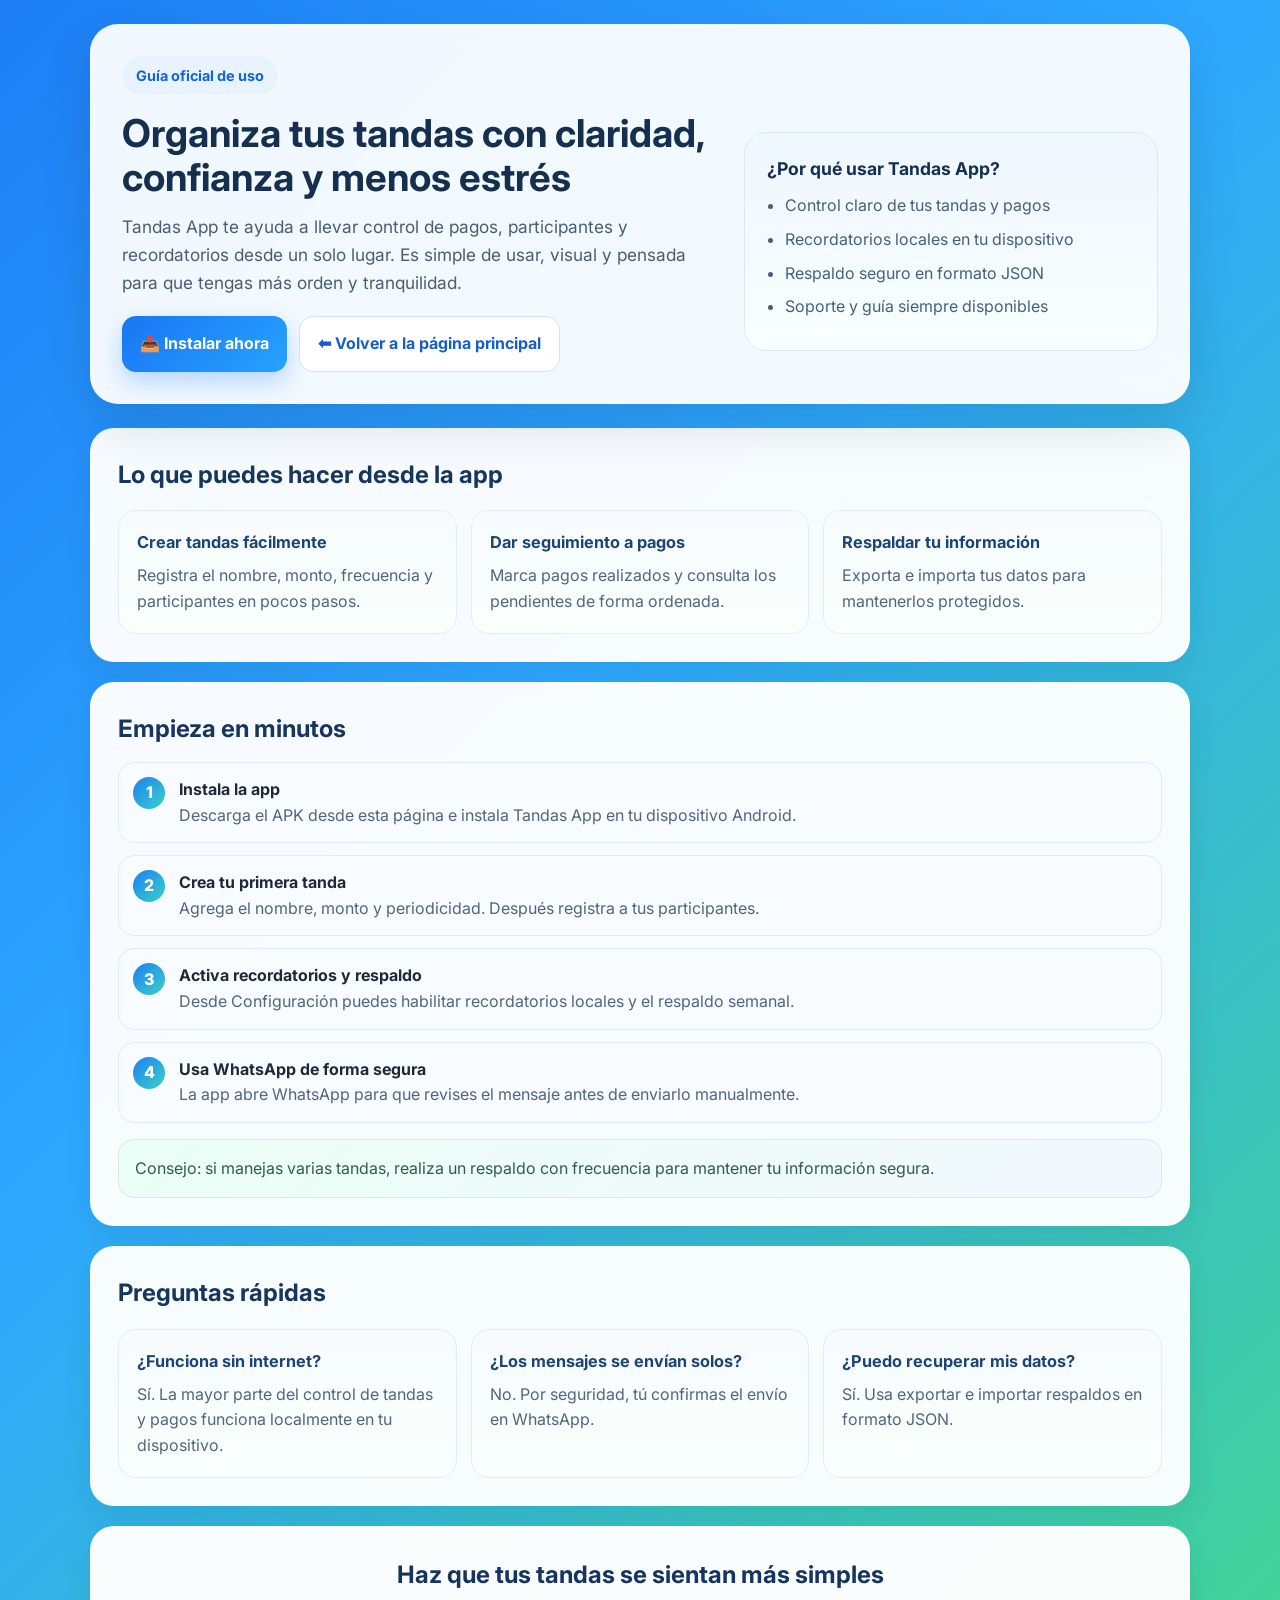
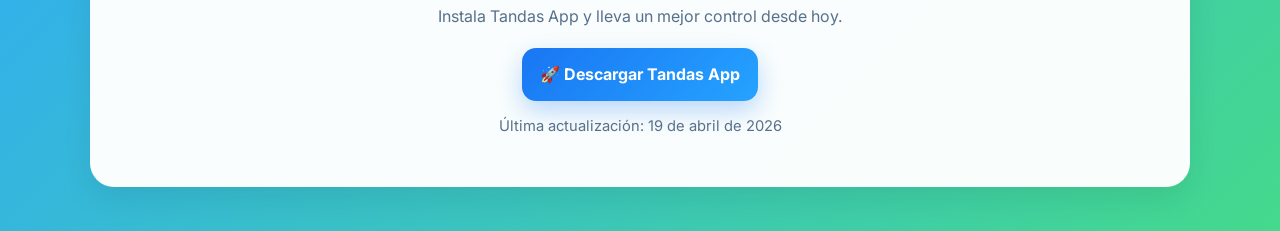
==== guia-usuario.html @ bc61817e "main - Cesar Mtz - Se mejora pagina, se agrega guia de usuario." ====
<!DOCTYPE html>
<html lang="es">
<head>
  <meta charset="UTF-8" />
  <meta name="viewport" content="width=device-width, initial-scale=1.0" />
  <title>Guía de usuario - Tandas App</title>
  <meta name="description" content="Conoce cómo usar Tandas App, organizar tus tandas y llevar tus pagos con una experiencia simple, segura y confiable." />
  <link rel="preconnect" href="https://fonts.googleapis.com">
  <link rel="preconnect" href="https://fonts.gstatic.com" crossorigin>
  <link href="https://fonts.googleapis.com/css2?family=Inter:wght@400;500;600;700;800&display=swap" rel="stylesheet">
  <style>
    * { box-sizing: border-box; margin: 0; padding: 0; }
    body {
      font-family: 'Inter', sans-serif;
      background: linear-gradient(135deg, #1d7ef5 0%, #2ea8ff 40%, #44d98c 100%);
      color: #1f2937;
      line-height: 1.6;
    }
    .page {
      min-height: 100vh;
      padding: 24px;
    }
    .container {
      max-width: 1100px;
      margin: 0 auto;
    }
    .hero {
      background: rgba(255,255,255,0.94);
      backdrop-filter: blur(12px);
      border-radius: 28px;
      padding: 32px;
      box-shadow: 0 20px 50px rgba(0,0,0,0.12);
      margin-bottom: 24px;
    }
    .badge {
      display: inline-block;
      background: #e8f3ff;
      color: #1463d8;
      font-weight: 700;
      padding: 8px 14px;
      border-radius: 999px;
      margin-bottom: 16px;
      font-size: 0.9rem;
    }
    .hero-grid {
      display: grid;
      grid-template-columns: 1.3fr 0.9fr;
      gap: 24px;
      align-items: center;
    }
    h1 {
      font-size: 2.4rem;
      line-height: 1.15;
      color: #15304f;
      margin-bottom: 14px;
    }
    .lead {
      font-size: 1.08rem;
      color: #4b5d73;
      margin-bottom: 20px;
    }
    .cta-row {
      display: flex;
      flex-wrap: wrap;
      gap: 12px;
      margin-top: 10px;
    }
    .btn {
      display: inline-flex;
      align-items: center;
      justify-content: center;
      gap: 8px;
      text-decoration: none;
      border-radius: 14px;
      padding: 14px 18px;
      font-weight: 700;
      transition: transform .2s ease, box-shadow .2s ease;
    }
    .btn:hover { transform: translateY(-2px); }
    .btn-primary {
      background: linear-gradient(135deg, #1976f3, #25a3ff);
      color: white;
      box-shadow: 0 10px 24px rgba(25,118,243,0.28);
    }
    .btn-secondary {
      background: white;
      color: #165ec9;
      border: 1px solid #cfe1ff;
    }
    .hero-card {
      background: linear-gradient(180deg, #eff7ff, #f8fffd);
      border: 1px solid #d8e9ff;
      border-radius: 22px;
      padding: 22px;
    }
    .hero-card h3 {
      color: #15304f;
      margin-bottom: 10px;
      font-size: 1.1rem;
    }
    .hero-card ul {
      padding-left: 18px;
      color: #45607c;
    }
    .hero-card li { margin-bottom: 8px; }
    .section {
      background: rgba(255,255,255,0.96);
      border-radius: 24px;
      padding: 28px;
      margin-bottom: 20px;
      box-shadow: 0 10px 30px rgba(0,0,0,0.08);
    }
    .section h2 {
      color: #17365e;
      margin-bottom: 14px;
      font-size: 1.5rem;
    }
    .cards {
      display: grid;
      grid-template-columns: repeat(3, 1fr);
      gap: 14px;
      margin-top: 16px;
    }
    .card {
      background: linear-gradient(180deg, #f7fbff, #f9fffb);
      border: 1px solid #deedff;
      border-radius: 18px;
      padding: 18px;
    }
    .card h3 {
      margin-bottom: 8px;
      color: #1c4576;
      font-size: 1.02rem;
    }
    .card p, .section p, .section li {
      color: #51657d;
    }
    .steps {
      display: grid;
      gap: 12px;
      margin-top: 14px;
    }
    .step {
      display: flex;
      gap: 14px;
      align-items: flex-start;
      background: #f8fbff;
      border: 1px solid #ddeaff;
      padding: 14px;
      border-radius: 16px;
    }
    .step-number {
      min-width: 32px;
      height: 32px;
      border-radius: 50%;
      background: linear-gradient(135deg, #1b7ff4, #3ad3c6);
      color: white;
      display: flex;
      align-items: center;
      justify-content: center;
      font-weight: 800;
    }
    .highlight {
      background: linear-gradient(135deg, #ebfff5, #f2f8ff);
      border: 1px solid #cfeedd;
      border-radius: 16px;
      padding: 16px;
      margin-top: 16px;
      color: #2e5d4f;
    }
    .footer-cta {
      text-align: center;
      background: rgba(255,255,255,0.97);
      border-radius: 24px;
      padding: 30px;
      box-shadow: 0 12px 30px rgba(0,0,0,0.08);
      margin-bottom: 20px;
    }
    .footer-cta h2 {
      margin-bottom: 10px;
      color: #14355f;
    }
    .footer-cta p {
      color: #587089;
      margin-bottom: 18px;
    }
    .muted {
      font-size: 0.92rem;
      color: #6d8195;
      margin-top: 14px;
    }
    @media (max-width: 900px) {
      .hero-grid, .cards { grid-template-columns: 1fr; }
      h1 { font-size: 2rem; }
    }
    @media (max-width: 600px) {
      .page { padding: 14px; }
      .hero, .section, .footer-cta { padding: 20px; }
      .cta-row { flex-direction: column; }
      .btn { width: 100%; }
    }
  </style>
</head>
<body>
  <div class="page">
    <div class="container">
      <section class="hero">
        <span class="badge">Guía oficial de uso</span>
        <div class="hero-grid">
          <div>
            <h1>Organiza tus tandas con claridad, confianza y menos estrés</h1>
            <p class="lead">Tandas App te ayuda a llevar control de pagos, participantes y recordatorios desde un solo lugar. Es simple de usar, visual y pensada para que tengas más orden y tranquilidad.</p>
            <div class="cta-row">
              <a class="btn btn-primary" href="downloads/tandas_app_1_0_1.apk" download>📥 Instalar ahora</a>
              <a class="btn btn-secondary" href="index.html">⬅ Volver a la página principal</a>
            </div>
          </div>
          <aside class="hero-card">
            <h3>¿Por qué usar Tandas App?</h3>
            <ul>
              <li>Control claro de tus tandas y pagos</li>
              <li>Recordatorios locales en tu dispositivo</li>
              <li>Respaldo seguro en formato JSON</li>
              <li>Soporte y guía siempre disponibles</li>
            </ul>
          </aside>
        </div>
      </section>

      <section class="section">
        <h2>Lo que puedes hacer desde la app</h2>
        <div class="cards">
          <div class="card">
            <h3>Crear tandas fácilmente</h3>
            <p>Registra el nombre, monto, frecuencia y participantes en pocos pasos.</p>
          </div>
          <div class="card">
            <h3>Dar seguimiento a pagos</h3>
            <p>Marca pagos realizados y consulta los pendientes de forma ordenada.</p>
          </div>
          <div class="card">
            <h3>Respaldar tu información</h3>
            <p>Exporta e importa tus datos para mantenerlos protegidos.</p>
          </div>
        </div>
      </section>

      <section class="section">
        <h2>Empieza en minutos</h2>
        <div class="steps">
          <div class="step">
            <div class="step-number">1</div>
            <div>
              <strong>Instala la app</strong>
              <p>Descarga el APK desde esta página e instala Tandas App en tu dispositivo Android.</p>
            </div>
          </div>
          <div class="step">
            <div class="step-number">2</div>
            <div>
              <strong>Crea tu primera tanda</strong>
              <p>Agrega el nombre, monto y periodicidad. Después registra a tus participantes.</p>
            </div>
          </div>
          <div class="step">
            <div class="step-number">3</div>
            <div>
              <strong>Activa recordatorios y respaldo</strong>
              <p>Desde Configuración puedes habilitar recordatorios locales y el respaldo semanal.</p>
            </div>
          </div>
          <div class="step">
            <div class="step-number">4</div>
            <div>
              <strong>Usa WhatsApp de forma segura</strong>
              <p>La app abre WhatsApp para que revises el mensaje antes de enviarlo manualmente.</p>
            </div>
          </div>
        </div>
        <div class="highlight">
          Consejo: si manejas varias tandas, realiza un respaldo con frecuencia para mantener tu información segura.
        </div>
      </section>

      <section class="section">
        <h2>Preguntas rápidas</h2>
        <div class="cards">
          <div class="card">
            <h3>¿Funciona sin internet?</h3>
            <p>Sí. La mayor parte del control de tandas y pagos funciona localmente en tu dispositivo.</p>
          </div>
          <div class="card">
            <h3>¿Los mensajes se envían solos?</h3>
            <p>No. Por seguridad, tú confirmas el envío en WhatsApp.</p>
          </div>
          <div class="card">
            <h3>¿Puedo recuperar mis datos?</h3>
            <p>Sí. Usa exportar e importar respaldos en formato JSON.</p>
          </div>
        </div>
      </section>

      <section class="footer-cta">
        <h2>Haz que tus tandas se sientan más simples</h2>
        <p>Instala Tandas App y lleva un mejor control desde hoy.</p>
        <div class="cta-row" style="justify-content:center;">
          <a class="btn btn-primary" href="downloads/tandas_app_1_0_1.apk" download>🚀 Descargar Tandas App</a>
        </div>
        <p class="muted">Última actualización: 19 de abril de 2026</p>
      </section>
    </div>
  </div>
</body>
</html>
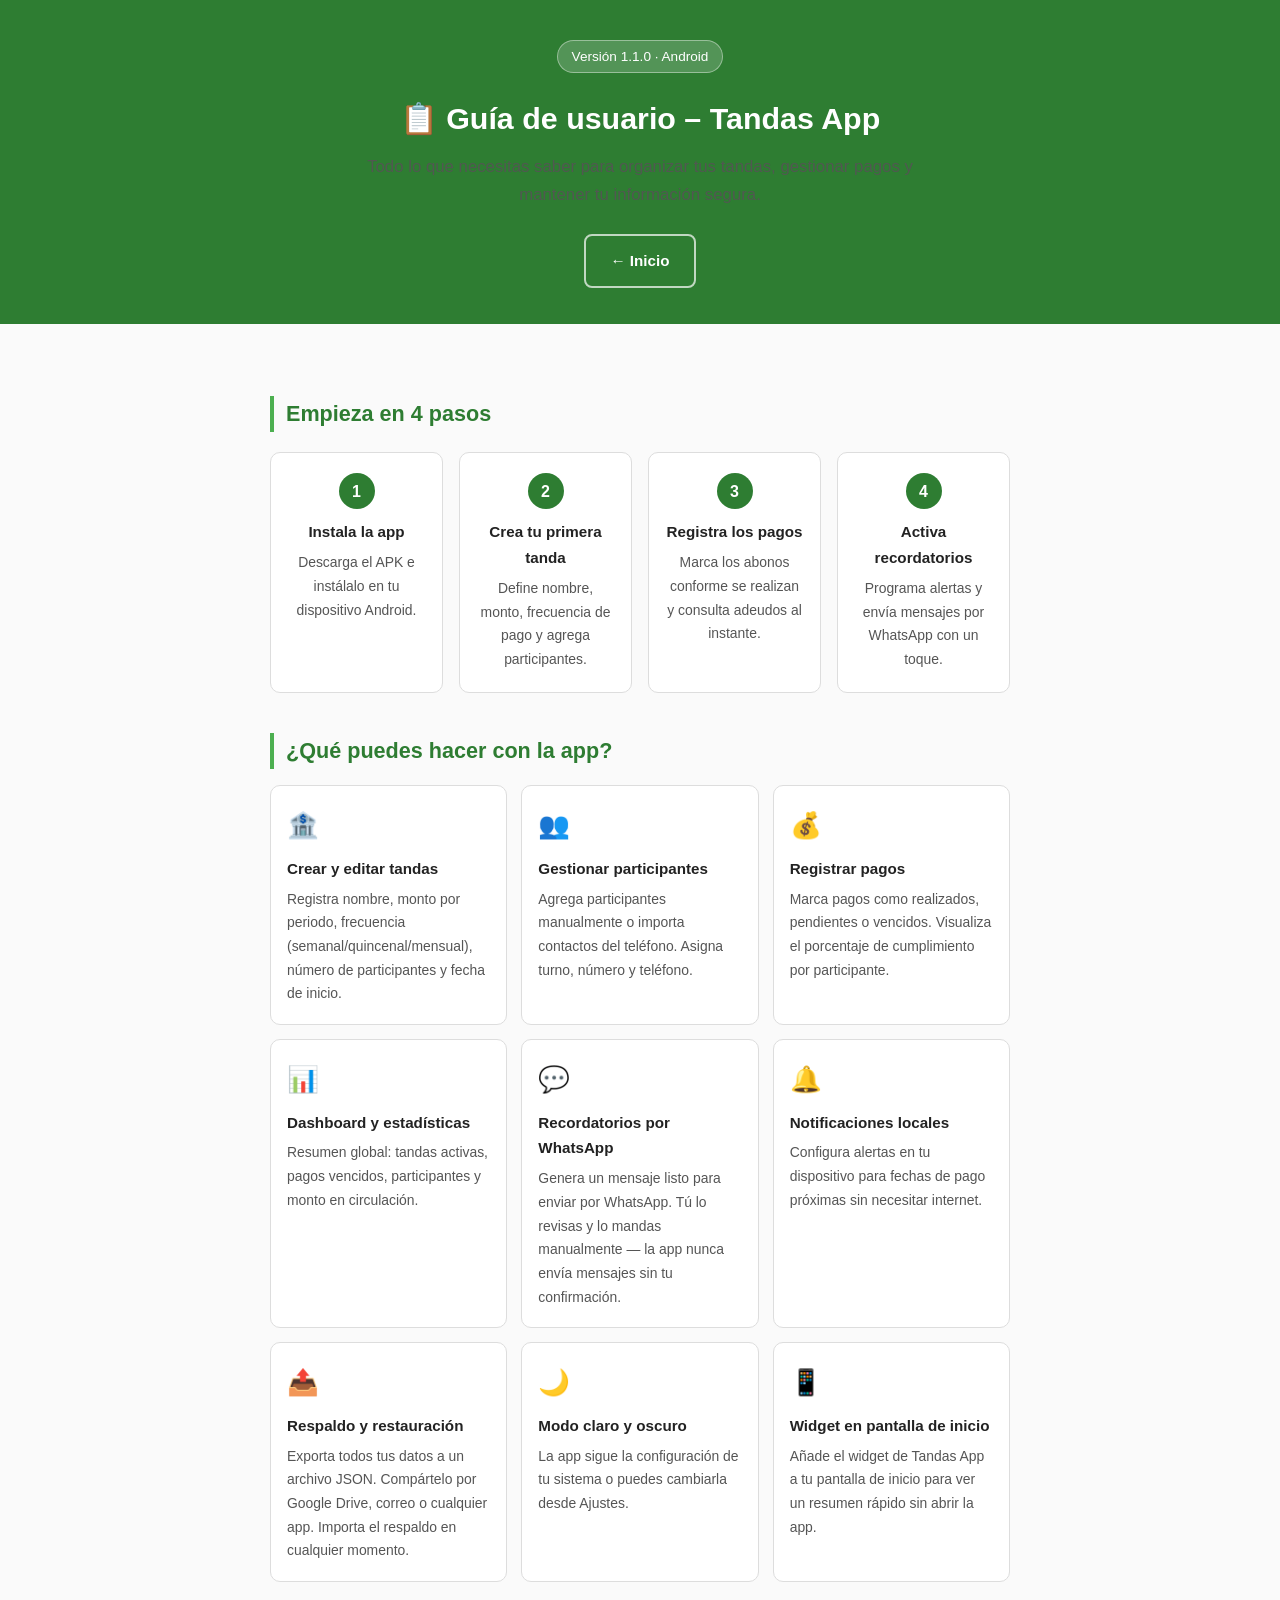
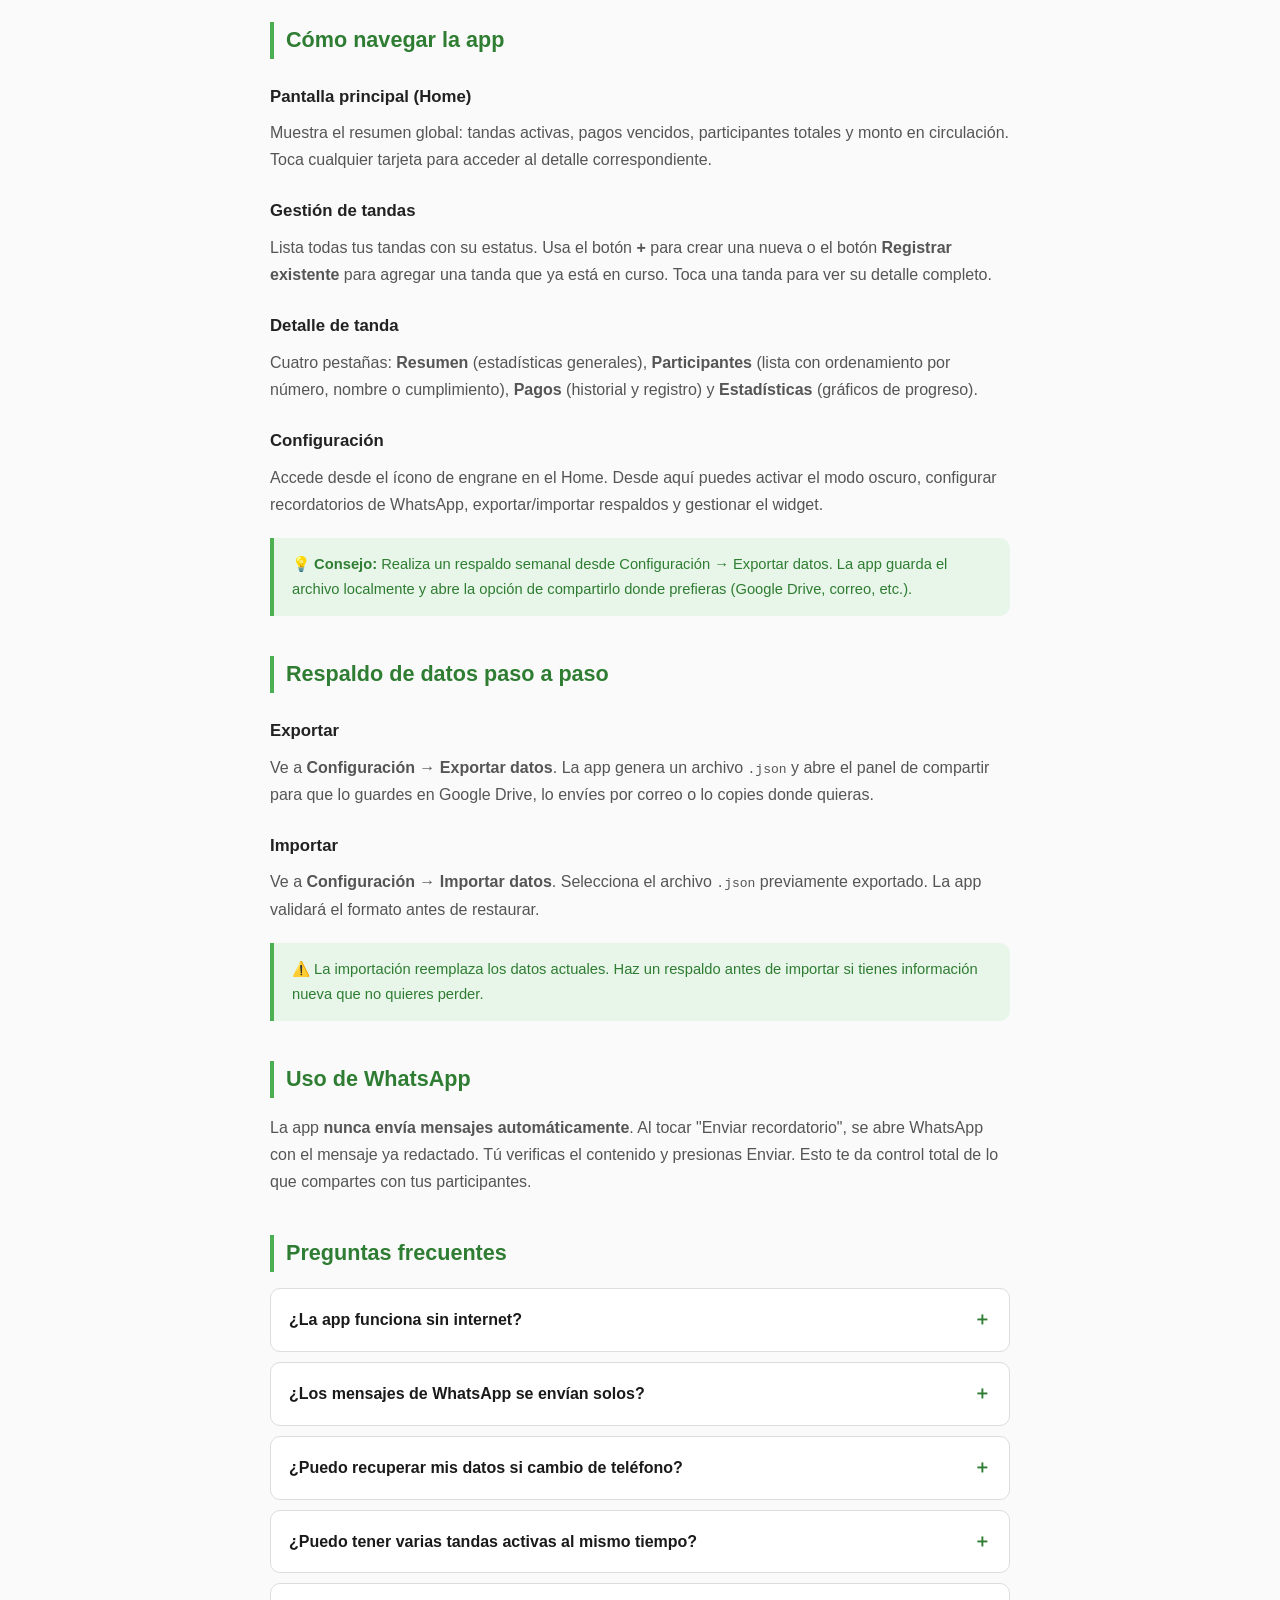
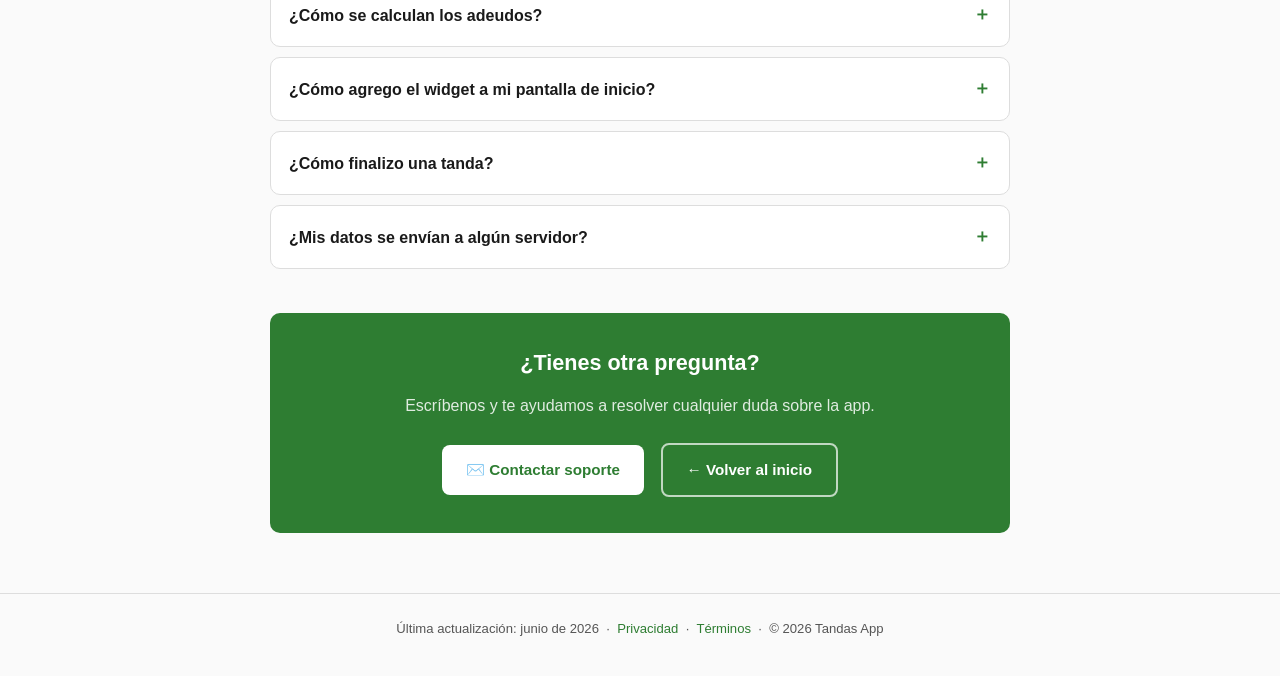
==== commit b81ec3f8: "Se actualiza guia de usuario y pagina de privacidad" ====
--- a/guia-usuario.html
+++ b/guia-usuario.html
@@ -3,312 +3,334 @@
 <head>
   <meta charset="UTF-8" />
   <meta name="viewport" content="width=device-width, initial-scale=1.0" />
-  <title>Guía de usuario - Tandas App</title>
-  <meta name="description" content="Conoce cómo usar Tandas App, organizar tus tandas y llevar tus pagos con una experiencia simple, segura y confiable." />
-  <link rel="preconnect" href="https://fonts.googleapis.com">
-  <link rel="preconnect" href="https://fonts.gstatic.com" crossorigin>
-  <link href="https://fonts.googleapis.com/css2?family=Inter:wght@400;500;600;700;800&display=swap" rel="stylesheet">
+  <meta name="description" content="Aprende a usar Tandas App v1.1: crea tandas, registra pagos, gestiona participantes, envía recordatorios por WhatsApp y respalda tu información." />
+  <title>Guía de usuario – Tandas App</title>
   <style>
-    * { box-sizing: border-box; margin: 0; padding: 0; }
+    :root {
+      --green: #2e7d32;
+      --green-light: #4caf50;
+      --green-pale: #e8f5e9;
+      --text: #1a1a1a;
+      --muted: #555;
+      --border: #ddd;
+      --radius: 10px;
+    }
+    *, *::before, *::after { box-sizing: border-box; margin: 0; padding: 0; }
     body {
-      font-family: 'Inter', sans-serif;
-      background: linear-gradient(135deg, #1d7ef5 0%, #2ea8ff 40%, #44d98c 100%);
-      color: #1f2937;
-      line-height: 1.6;
-    }
-    .page {
-      min-height: 100vh;
-      padding: 24px;
-    }
-    .container {
-      max-width: 1100px;
-      margin: 0 auto;
-    }
-    .hero {
-      background: rgba(255,255,255,0.94);
-      backdrop-filter: blur(12px);
-      border-radius: 28px;
-      padding: 32px;
-      box-shadow: 0 20px 50px rgba(0,0,0,0.12);
-      margin-bottom: 24px;
-    }
+      font-family: -apple-system, BlinkMacSystemFont, 'Segoe UI', Roboto, sans-serif;
+      color: var(--text);
+      background: #fafafa;
+      line-height: 1.7;
+    }
+    header {
+      background: var(--green);
+      color: #fff;
+      padding: 40px 20px 32px;
+      text-align: center;
+    }
+    header h1 { font-size: 1.9rem; font-weight: 700; margin-bottom: 8px; }
+    header p  { font-size: 1.05rem; opacity: .9; max-width: 600px; margin: 0 auto 20px; }
     .badge {
       display: inline-block;
-      background: #e8f3ff;
-      color: #1463d8;
+      background: rgba(255,255,255,.18);
+      border: 1px solid rgba(255,255,255,.4);
+      border-radius: 20px;
+      padding: 4px 14px;
+      font-size: .85rem;
+      margin-bottom: 20px;
+    }
+    .btn {
+      display: inline-block;
+      padding: 12px 24px;
+      border-radius: 8px;
+      font-size: .95rem;
+      font-weight: 600;
+      text-decoration: none;
+      margin: 4px 6px;
+    }
+    .btn-white  { background:#fff; color:var(--green); }
+    .btn-ghost  { background:transparent; border:2px solid rgba(255,255,255,.7); color:#fff; }
+
+    main { max-width: 780px; margin: 0 auto; padding: 32px 20px 60px; }
+
+    h2 {
+      font-size: 1.35rem;
+      color: var(--green);
+      border-left: 4px solid var(--green-light);
+      padding-left: 12px;
+      margin: 40px 0 16px;
+    }
+    h3 { font-size: 1.05rem; font-weight: 600; margin: 24px 0 8px; color: #222; }
+    p  { margin-bottom: 12px; color: var(--muted); }
+
+    .steps {
+      display: grid;
+      grid-template-columns: repeat(auto-fit, minmax(170px, 1fr));
+      gap: 16px;
+      margin: 20px 0;
+    }
+    .step {
+      background: #fff;
+      border: 1px solid var(--border);
+      border-radius: var(--radius);
+      padding: 20px 16px;
+      text-align: center;
+    }
+    .step-num {
+      width: 36px; height: 36px;
+      background: var(--green);
+      color: #fff;
+      border-radius: 50%;
+      display: flex; align-items: center; justify-content: center;
       font-weight: 700;
-      padding: 8px 14px;
-      border-radius: 999px;
-      margin-bottom: 16px;
-      font-size: 0.9rem;
-    }
-    .hero-grid {
-      display: grid;
-      grid-template-columns: 1.3fr 0.9fr;
-      gap: 24px;
-      align-items: center;
-    }
-    h1 {
-      font-size: 2.4rem;
-      line-height: 1.15;
-      color: #15304f;
-      margin-bottom: 14px;
-    }
-    .lead {
-      font-size: 1.08rem;
-      color: #4b5d73;
-      margin-bottom: 20px;
-    }
-    .cta-row {
-      display: flex;
-      flex-wrap: wrap;
-      gap: 12px;
-      margin-top: 10px;
-    }
-    .btn {
-      display: inline-flex;
-      align-items: center;
-      justify-content: center;
-      gap: 8px;
-      text-decoration: none;
-      border-radius: 14px;
-      padding: 14px 18px;
-      font-weight: 700;
-      transition: transform .2s ease, box-shadow .2s ease;
-    }
-    .btn:hover { transform: translateY(-2px); }
-    .btn-primary {
-      background: linear-gradient(135deg, #1976f3, #25a3ff);
-      color: white;
-      box-shadow: 0 10px 24px rgba(25,118,243,0.28);
-    }
-    .btn-secondary {
-      background: white;
-      color: #165ec9;
-      border: 1px solid #cfe1ff;
-    }
-    .hero-card {
-      background: linear-gradient(180deg, #eff7ff, #f8fffd);
-      border: 1px solid #d8e9ff;
-      border-radius: 22px;
-      padding: 22px;
-    }
-    .hero-card h3 {
-      color: #15304f;
-      margin-bottom: 10px;
-      font-size: 1.1rem;
-    }
-    .hero-card ul {
-      padding-left: 18px;
-      color: #45607c;
-    }
-    .hero-card li { margin-bottom: 8px; }
-    .section {
-      background: rgba(255,255,255,0.96);
-      border-radius: 24px;
-      padding: 28px;
-      margin-bottom: 20px;
-      box-shadow: 0 10px 30px rgba(0,0,0,0.08);
-    }
-    .section h2 {
-      color: #17365e;
-      margin-bottom: 14px;
-      font-size: 1.5rem;
-    }
+      margin: 0 auto 10px;
+    }
+    .step h3 { margin: 0 0 6px; font-size: .95rem; }
+    .step p  { font-size: .87rem; margin: 0; }
+
     .cards {
       display: grid;
-      grid-template-columns: repeat(3, 1fr);
+      grid-template-columns: repeat(auto-fit, minmax(210px, 1fr));
       gap: 14px;
-      margin-top: 16px;
+      margin: 16px 0;
     }
     .card {
-      background: linear-gradient(180deg, #f7fbff, #f9fffb);
-      border: 1px solid #deedff;
-      border-radius: 18px;
-      padding: 18px;
-    }
-    .card h3 {
-      margin-bottom: 8px;
-      color: #1c4576;
-      font-size: 1.02rem;
-    }
-    .card p, .section p, .section li {
-      color: #51657d;
-    }
-    .steps {
-      display: grid;
-      gap: 12px;
-      margin-top: 14px;
-    }
-    .step {
+      background: #fff;
+      border: 1px solid var(--border);
+      border-radius: var(--radius);
+      padding: 18px 16px;
+    }
+    .card-icon { font-size: 1.6rem; margin-bottom: 8px; }
+    .card h3   { margin: 0 0 6px; font-size: .95rem; }
+    .card p    { font-size: .87rem; margin: 0; }
+
+    .tip {
+      background: var(--green-pale);
+      border-left: 4px solid var(--green-light);
+      border-radius: 0 var(--radius) var(--radius) 0;
+      padding: 14px 18px;
+      margin: 20px 0;
+      font-size: .92rem;
+      color: #2e7d32;
+    }
+
+    details {
+      background: #fff;
+      border: 1px solid var(--border);
+      border-radius: var(--radius);
+      margin-bottom: 10px;
+      overflow: hidden;
+    }
+    summary {
+      padding: 16px 18px;
+      cursor: pointer;
+      font-weight: 600;
+      list-style: none;
       display: flex;
-      gap: 14px;
-      align-items: flex-start;
-      background: #f8fbff;
-      border: 1px solid #ddeaff;
-      padding: 14px;
-      border-radius: 16px;
-    }
-    .step-number {
-      min-width: 32px;
-      height: 32px;
-      border-radius: 50%;
-      background: linear-gradient(135deg, #1b7ff4, #3ad3c6);
-      color: white;
-      display: flex;
+      justify-content: space-between;
       align-items: center;
-      justify-content: center;
-      font-weight: 800;
-    }
-    .highlight {
-      background: linear-gradient(135deg, #ebfff5, #f2f8ff);
-      border: 1px solid #cfeedd;
-      border-radius: 16px;
-      padding: 16px;
-      margin-top: 16px;
-      color: #2e5d4f;
-    }
-    .footer-cta {
+    }
+    summary::-webkit-details-marker { display: none; }
+    summary::after { content: '＋'; color: var(--green); font-size: 1.1rem; }
+    details[open] summary::after { content: '－'; }
+    details .answer { padding: 0 18px 16px; color: var(--muted); font-size: .93rem; }
+
+    .cta {
+      background: var(--green);
+      color: #fff;
       text-align: center;
-      background: rgba(255,255,255,0.97);
-      border-radius: 24px;
-      padding: 30px;
-      box-shadow: 0 12px 30px rgba(0,0,0,0.08);
-      margin-bottom: 20px;
-    }
-    .footer-cta h2 {
-      margin-bottom: 10px;
-      color: #14355f;
-    }
-    .footer-cta p {
-      color: #587089;
-      margin-bottom: 18px;
-    }
-    .muted {
-      font-size: 0.92rem;
-      color: #6d8195;
-      margin-top: 14px;
-    }
-    @media (max-width: 900px) {
-      .hero-grid, .cards { grid-template-columns: 1fr; }
-      h1 { font-size: 2rem; }
-    }
-    @media (max-width: 600px) {
-      .page { padding: 14px; }
-      .hero, .section, .footer-cta { padding: 20px; }
-      .cta-row { flex-direction: column; }
-      .btn { width: 100%; }
-    }
+      border-radius: var(--radius);
+      padding: 32px 24px;
+      margin-top: 44px;
+    }
+    .cta h2 { color:#fff; border:none; padding:0; margin:0 0 10px; }
+    .cta p  { color:rgba(255,255,255,.85); margin-bottom: 20px; }
+
+    footer {
+      text-align: center;
+      padding: 24px 20px;
+      font-size: .82rem;
+      color: #999;
+      border-top: 1px solid var(--border);
+    }
+    footer a { color: var(--green); text-decoration: none; }
   </style>
 </head>
 <body>
-  <div class="page">
-    <div class="container">
-      <section class="hero">
-        <span class="badge">Guía oficial de uso</span>
-        <div class="hero-grid">
-          <div>
-            <h1>Organiza tus tandas con claridad, confianza y menos estrés</h1>
-            <p class="lead">Tandas App te ayuda a llevar control de pagos, participantes y recordatorios desde un solo lugar. Es simple de usar, visual y pensada para que tengas más orden y tranquilidad.</p>
-            <div class="cta-row">
-              <a class="btn btn-primary" href="downloads/tandas_app_1_0_1.apk" download>📥 Instalar ahora</a>
-              <a class="btn btn-secondary" href="index.html">⬅ Volver a la página principal</a>
-            </div>
-          </div>
-          <aside class="hero-card">
-            <h3>¿Por qué usar Tandas App?</h3>
-            <ul>
-              <li>Control claro de tus tandas y pagos</li>
-              <li>Recordatorios locales en tu dispositivo</li>
-              <li>Respaldo seguro en formato JSON</li>
-              <li>Soporte y guía siempre disponibles</li>
-            </ul>
-          </aside>
-        </div>
-      </section>
-
-      <section class="section">
-        <h2>Lo que puedes hacer desde la app</h2>
-        <div class="cards">
-          <div class="card">
-            <h3>Crear tandas fácilmente</h3>
-            <p>Registra el nombre, monto, frecuencia y participantes en pocos pasos.</p>
-          </div>
-          <div class="card">
-            <h3>Dar seguimiento a pagos</h3>
-            <p>Marca pagos realizados y consulta los pendientes de forma ordenada.</p>
-          </div>
-          <div class="card">
-            <h3>Respaldar tu información</h3>
-            <p>Exporta e importa tus datos para mantenerlos protegidos.</p>
-          </div>
-        </div>
-      </section>
-
-      <section class="section">
-        <h2>Empieza en minutos</h2>
-        <div class="steps">
-          <div class="step">
-            <div class="step-number">1</div>
-            <div>
-              <strong>Instala la app</strong>
-              <p>Descarga el APK desde esta página e instala Tandas App en tu dispositivo Android.</p>
-            </div>
-          </div>
-          <div class="step">
-            <div class="step-number">2</div>
-            <div>
-              <strong>Crea tu primera tanda</strong>
-              <p>Agrega el nombre, monto y periodicidad. Después registra a tus participantes.</p>
-            </div>
-          </div>
-          <div class="step">
-            <div class="step-number">3</div>
-            <div>
-              <strong>Activa recordatorios y respaldo</strong>
-              <p>Desde Configuración puedes habilitar recordatorios locales y el respaldo semanal.</p>
-            </div>
-          </div>
-          <div class="step">
-            <div class="step-number">4</div>
-            <div>
-              <strong>Usa WhatsApp de forma segura</strong>
-              <p>La app abre WhatsApp para que revises el mensaje antes de enviarlo manualmente.</p>
-            </div>
-          </div>
-        </div>
-        <div class="highlight">
-          Consejo: si manejas varias tandas, realiza un respaldo con frecuencia para mantener tu información segura.
-        </div>
-      </section>
-
-      <section class="section">
-        <h2>Preguntas rápidas</h2>
-        <div class="cards">
-          <div class="card">
-            <h3>¿Funciona sin internet?</h3>
-            <p>Sí. La mayor parte del control de tandas y pagos funciona localmente en tu dispositivo.</p>
-          </div>
-          <div class="card">
-            <h3>¿Los mensajes se envían solos?</h3>
-            <p>No. Por seguridad, tú confirmas el envío en WhatsApp.</p>
-          </div>
-          <div class="card">
-            <h3>¿Puedo recuperar mis datos?</h3>
-            <p>Sí. Usa exportar e importar respaldos en formato JSON.</p>
-          </div>
-        </div>
-      </section>
-
-      <section class="footer-cta">
-        <h2>Haz que tus tandas se sientan más simples</h2>
-        <p>Instala Tandas App y lleva un mejor control desde hoy.</p>
-        <div class="cta-row" style="justify-content:center;">
-          <a class="btn btn-primary" href="downloads/tandas_app_1_0_1.apk" download>🚀 Descargar Tandas App</a>
-        </div>
-        <p class="muted">Última actualización: 19 de abril de 2026</p>
-      </section>
+
+<header>
+  <div class="badge">Versión 1.1.0 · Android</div>
+  <h1>📋 Guía de usuario – Tandas App</h1>
+  <p>Todo lo que necesitas saber para organizar tus tandas, gestionar pagos y mantener tu información segura.</p>
+  <a href="https://cesar31mr.github.io/tandas_app_page/index.html" class="btn btn-ghost">← Inicio</a>
+</header>
+
+<main>
+
+  <!-- INICIO RÁPIDO -->
+  <h2>Empieza en 4 pasos</h2>
+  <div class="steps">
+    <div class="step">
+      <div class="step-num">1</div>
+      <h3>Instala la app</h3>
+      <p>Descarga el APK e instálalo en tu dispositivo Android.</p>
+    </div>
+    <div class="step">
+      <div class="step-num">2</div>
+      <h3>Crea tu primera tanda</h3>
+      <p>Define nombre, monto, frecuencia de pago y agrega participantes.</p>
+    </div>
+    <div class="step">
+      <div class="step-num">3</div>
+      <h3>Registra los pagos</h3>
+      <p>Marca los abonos conforme se realizan y consulta adeudos al instante.</p>
+    </div>
+    <div class="step">
+      <div class="step-num">4</div>
+      <h3>Activa recordatorios</h3>
+      <p>Programa alertas y envía mensajes por WhatsApp con un toque.</p>
     </div>
   </div>
+
+  <!-- FUNCIONALIDADES -->
+  <h2>¿Qué puedes hacer con la app?</h2>
+  <div class="cards">
+    <div class="card">
+      <div class="card-icon">🏦</div>
+      <h3>Crear y editar tandas</h3>
+      <p>Registra nombre, monto por periodo, frecuencia (semanal/quincenal/mensual), número de participantes y fecha de inicio.</p>
+    </div>
+    <div class="card">
+      <div class="card-icon">👥</div>
+      <h3>Gestionar participantes</h3>
+      <p>Agrega participantes manualmente o importa contactos del teléfono. Asigna turno, número y teléfono.</p>
+    </div>
+    <div class="card">
+      <div class="card-icon">💰</div>
+      <h3>Registrar pagos</h3>
+      <p>Marca pagos como realizados, pendientes o vencidos. Visualiza el porcentaje de cumplimiento por participante.</p>
+    </div>
+    <div class="card">
+      <div class="card-icon">📊</div>
+      <h3>Dashboard y estadísticas</h3>
+      <p>Resumen global: tandas activas, pagos vencidos, participantes y monto en circulación.</p>
+    </div>
+    <div class="card">
+      <div class="card-icon">💬</div>
+      <h3>Recordatorios por WhatsApp</h3>
+      <p>Genera un mensaje listo para enviar por WhatsApp. Tú lo revisas y lo mandas manualmente — la app nunca envía mensajes sin tu confirmación.</p>
+    </div>
+    <div class="card">
+      <div class="card-icon">🔔</div>
+      <h3>Notificaciones locales</h3>
+      <p>Configura alertas en tu dispositivo para fechas de pago próximas sin necesitar internet.</p>
+    </div>
+    <div class="card">
+      <div class="card-icon">📤</div>
+      <h3>Respaldo y restauración</h3>
+      <p>Exporta todos tus datos a un archivo JSON. Compártelo por Google Drive, correo o cualquier app. Importa el respaldo en cualquier momento.</p>
+    </div>
+    <div class="card">
+      <div class="card-icon">🌙</div>
+      <h3>Modo claro y oscuro</h3>
+      <p>La app sigue la configuración de tu sistema o puedes cambiarla desde Ajustes.</p>
+    </div>
+    <div class="card">
+      <div class="card-icon">📱</div>
+      <h3>Widget en pantalla de inicio</h3>
+      <p>Añade el widget de Tandas App a tu pantalla de inicio para ver un resumen rápido sin abrir la app.</p>
+    </div>
+  </div>
+
+  <!-- NAVEGACIÓN -->
+  <h2>Cómo navegar la app</h2>
+  <h3>Pantalla principal (Home)</h3>
+  <p>Muestra el resumen global: tandas activas, pagos vencidos, participantes totales y monto en circulación. Toca cualquier tarjeta para acceder al detalle correspondiente.</p>
+
+  <h3>Gestión de tandas</h3>
+  <p>Lista todas tus tandas con su estatus. Usa el botón <strong>+</strong> para crear una nueva o el botón <strong>Registrar existente</strong> para agregar una tanda que ya está en curso. Toca una tanda para ver su detalle completo.</p>
+
+  <h3>Detalle de tanda</h3>
+  <p>Cuatro pestañas: <strong>Resumen</strong> (estadísticas generales), <strong>Participantes</strong> (lista con ordenamiento por número, nombre o cumplimiento), <strong>Pagos</strong> (historial y registro) y <strong>Estadísticas</strong> (gráficos de progreso).</p>
+
+  <h3>Configuración</h3>
+  <p>Accede desde el ícono de engrane en el Home. Desde aquí puedes activar el modo oscuro, configurar recordatorios de WhatsApp, exportar/importar respaldos y gestionar el widget.</p>
+
+  <div class="tip">
+    💡 <strong>Consejo:</strong> Realiza un respaldo semanal desde Configuración → Exportar datos. La app guarda el archivo localmente y abre la opción de compartirlo donde prefieras (Google Drive, correo, etc.).
+  </div>
+
+  <!-- RESPALDO -->
+  <h2>Respaldo de datos paso a paso</h2>
+  <h3>Exportar</h3>
+  <p>Ve a <strong>Configuración → Exportar datos</strong>. La app genera un archivo <code>.json</code> y abre el panel de compartir para que lo guardes en Google Drive, lo envíes por correo o lo copies donde quieras.</p>
+  <h3>Importar</h3>
+  <p>Ve a <strong>Configuración → Importar datos</strong>. Selecciona el archivo <code>.json</code> previamente exportado. La app validará el formato antes de restaurar.</p>
+  <div class="tip">⚠️ La importación reemplaza los datos actuales. Haz un respaldo antes de importar si tienes información nueva que no quieres perder.</div>
+
+  <!-- WHATSAPP -->
+  <h2>Uso de WhatsApp</h2>
+  <p>La app <strong>nunca envía mensajes automáticamente</strong>. Al tocar "Enviar recordatorio", se abre WhatsApp con el mensaje ya redactado. Tú verificas el contenido y presionas Enviar. Esto te da control total de lo que compartes con tus participantes.</p>
+
+  <!-- FAQ -->
+  <h2>Preguntas frecuentes</h2>
+
+  <details>
+    <summary>¿La app funciona sin internet?</summary>
+    <div class="answer">Sí. Todas las funciones principales (tandas, pagos, participantes, notificaciones, respaldo local) funcionan sin conexión. Internet solo se usa si configuras WhatsApp Business API.</div>
+  </details>
+
+  <details>
+    <summary>¿Los mensajes de WhatsApp se envían solos?</summary>
+    <div class="answer">No. La app abre WhatsApp con el mensaje listo, pero tú debes tocarel botón Enviar dentro de WhatsApp. Nunca se manda nada sin tu confirmación.</div>
+  </details>
+
+  <details>
+    <summary>¿Puedo recuperar mis datos si cambio de teléfono?</summary>
+    <div class="answer">Sí. Exporta un respaldo desde Configuración → Exportar datos antes de cambiar de dispositivo. Guárdalo en Google Drive u otro lugar seguro. En tu nuevo teléfono instala la app y usa Importar datos para restaurar todo.</div>
+  </details>
+
+  <details>
+    <summary>¿Puedo tener varias tandas activas al mismo tiempo?</summary>
+    <div class="answer">Sí. Puedes crear y gestionar múltiples tandas simultáneamente. El dashboard muestra el resumen de todas ellas.</div>
+  </details>
+
+  <details>
+    <summary>¿Cómo se calculan los adeudos?</summary>
+    <div class="answer">La app compara el monto esperado a la fecha actual contra los pagos registrados. Un pago se marca como vencido automáticamente cuando pasa su fecha límite y no ha sido marcado como realizado.</div>
+  </details>
+
+  <details>
+    <summary>¿Cómo agrego el widget a mi pantalla de inicio?</summary>
+    <div class="answer">Mantén presionada la pantalla de inicio de Android, selecciona "Widgets", busca Tandas App y arrástralo a tu pantalla. El widget se actualiza automáticamente con tus estadísticas más recientes.</div>
+  </details>
+
+  <details>
+    <summary>¿Cómo finalizo una tanda?</summary>
+    <div class="answer">Entra al detalle de la tanda → menú (tres puntos) → Finalizar tanda. Una tanda finalizada queda en modo solo lectura en el historial. Los pagos vencidos de tandas finalizadas no se cuentan en el dashboard.</div>
+  </details>
+
+  <details>
+    <summary>¿Mis datos se envían a algún servidor?</summary>
+    <div class="answer">No. Todo se almacena localmente en tu dispositivo. Consulta nuestra <a href="https://cesar31mr.github.io/tandas_app_page/privacidad.html">Política de Privacidad</a> para más detalles.</div>
+  </details>
+
+  <!-- CTA -->
+  <div class="cta">
+    <h2>¿Tienes otra pregunta?</h2>
+    <p>Escríbenos y te ayudamos a resolver cualquier duda sobre la app.</p>
+    <a href="mailto:soporte@technologyrasek.com" class="btn btn-white">✉️ Contactar soporte</a>
+    <a href="https://cesar31mr.github.io/tandas_app_page/index.html" class="btn btn-ghost">← Volver al inicio</a>
+  </div>
+
+</main>
+
+<footer>
+  <p>Última actualización: junio de 2026 &nbsp;·&nbsp;
+  <a href="https://cesar31mr.github.io/tandas_app_page/privacidad.html">Privacidad</a> &nbsp;·&nbsp;
+  <a href="https://cesar31mr.github.io/tandas_app_page/terminos.html">Términos</a> &nbsp;·&nbsp;
+  © 2026 Tandas App</p>
+</footer>
+
 </body>
 </html>
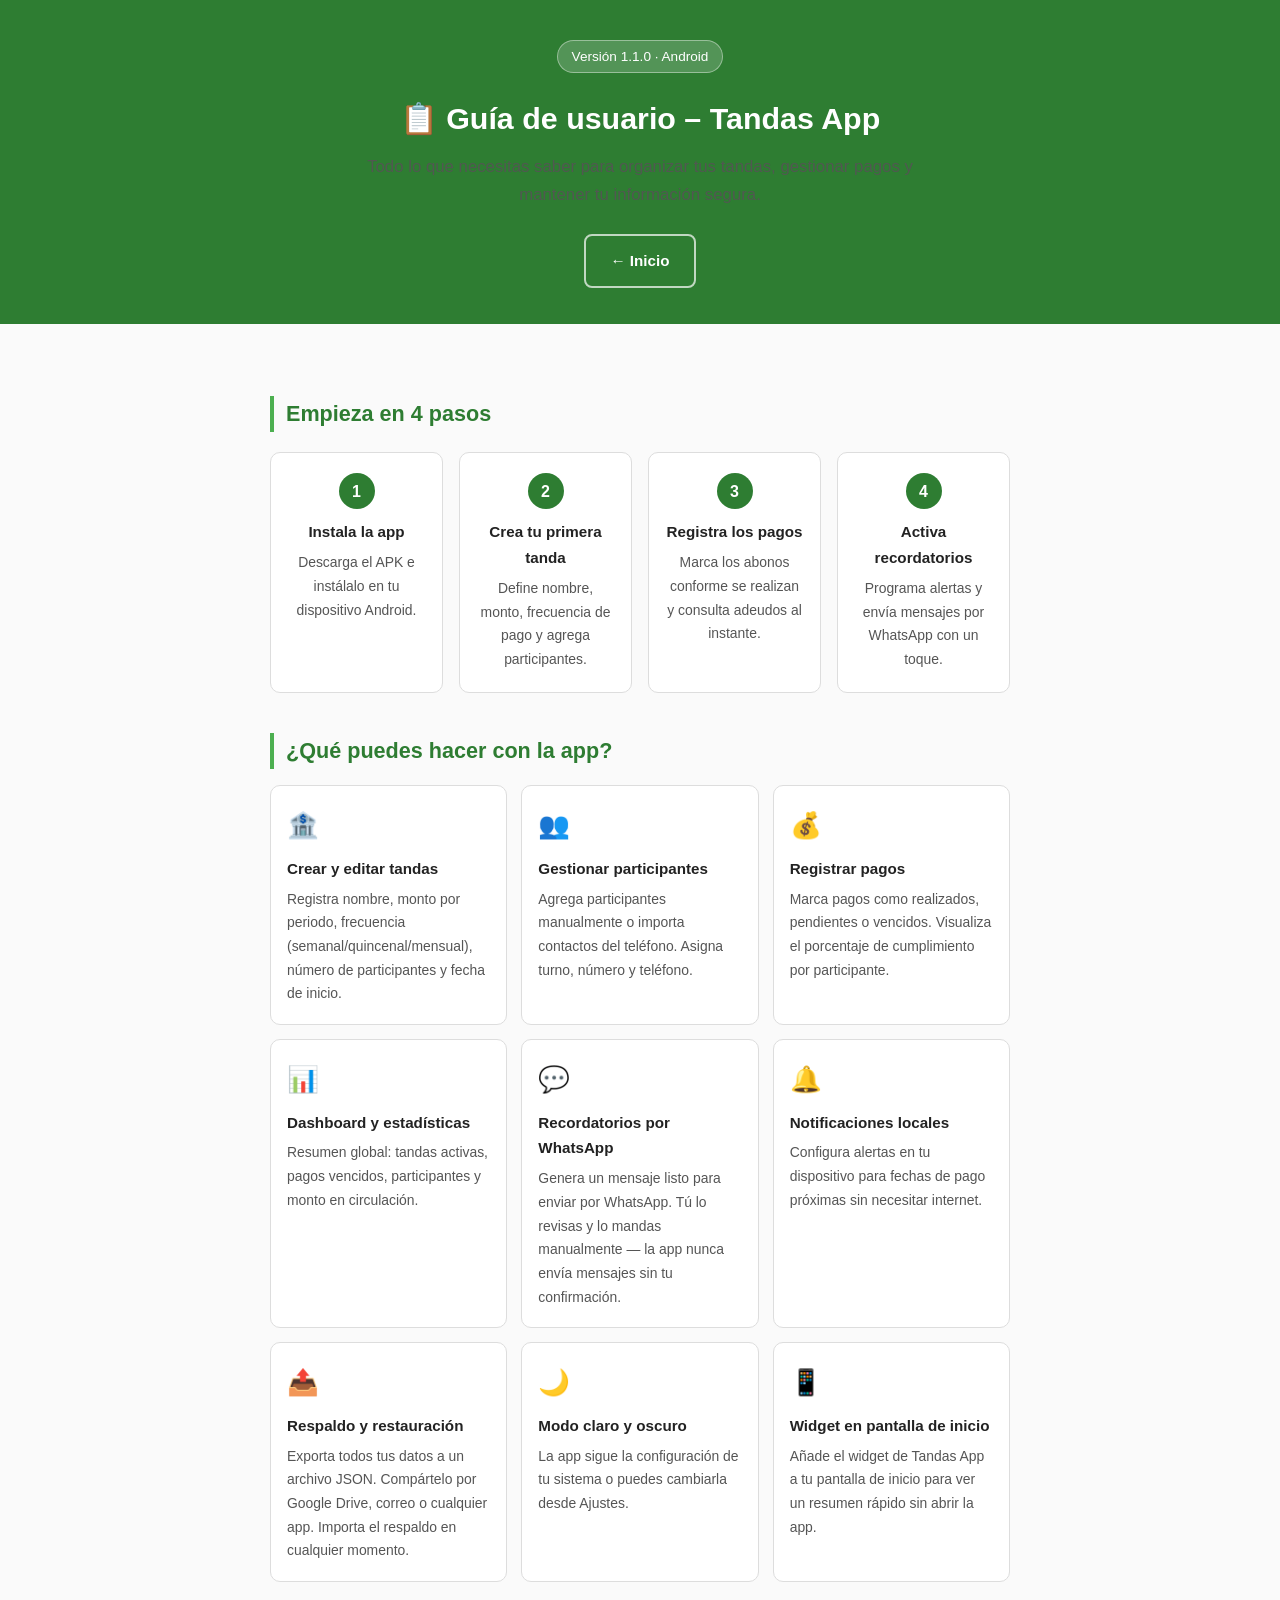
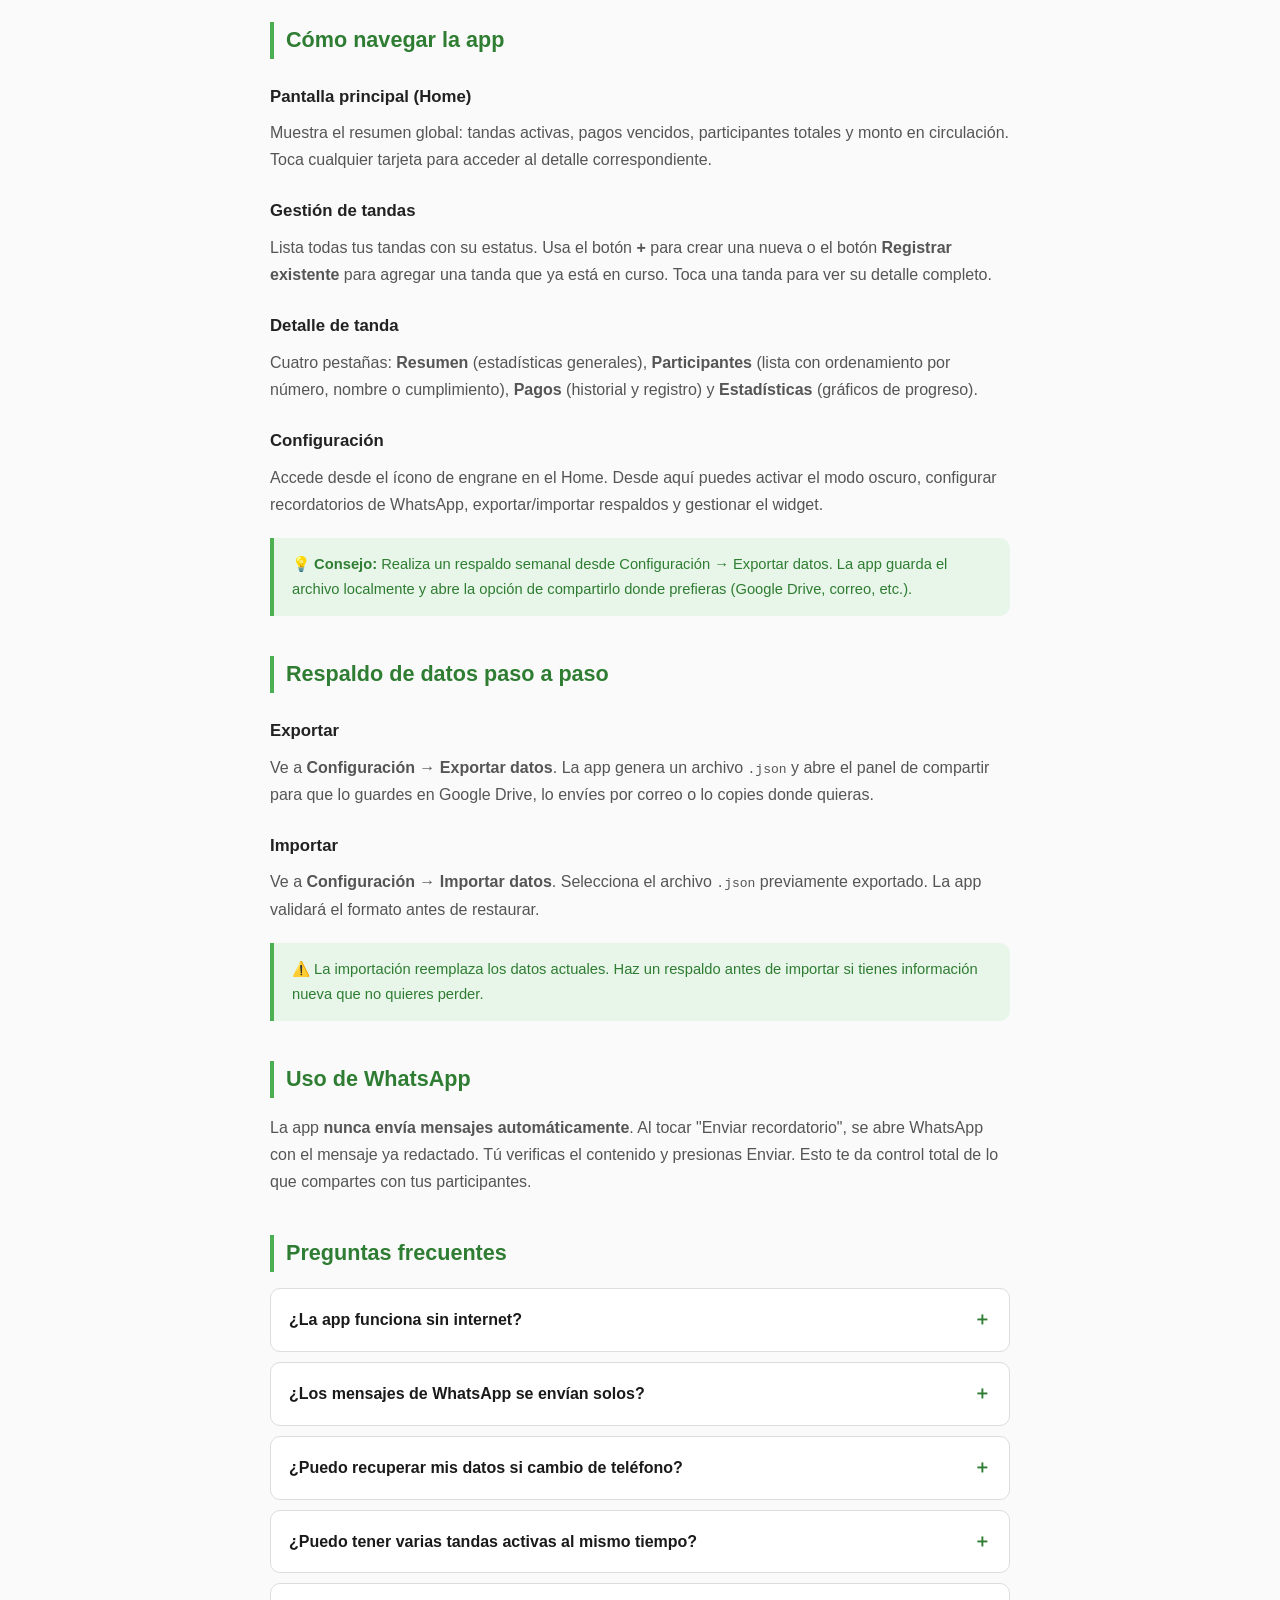
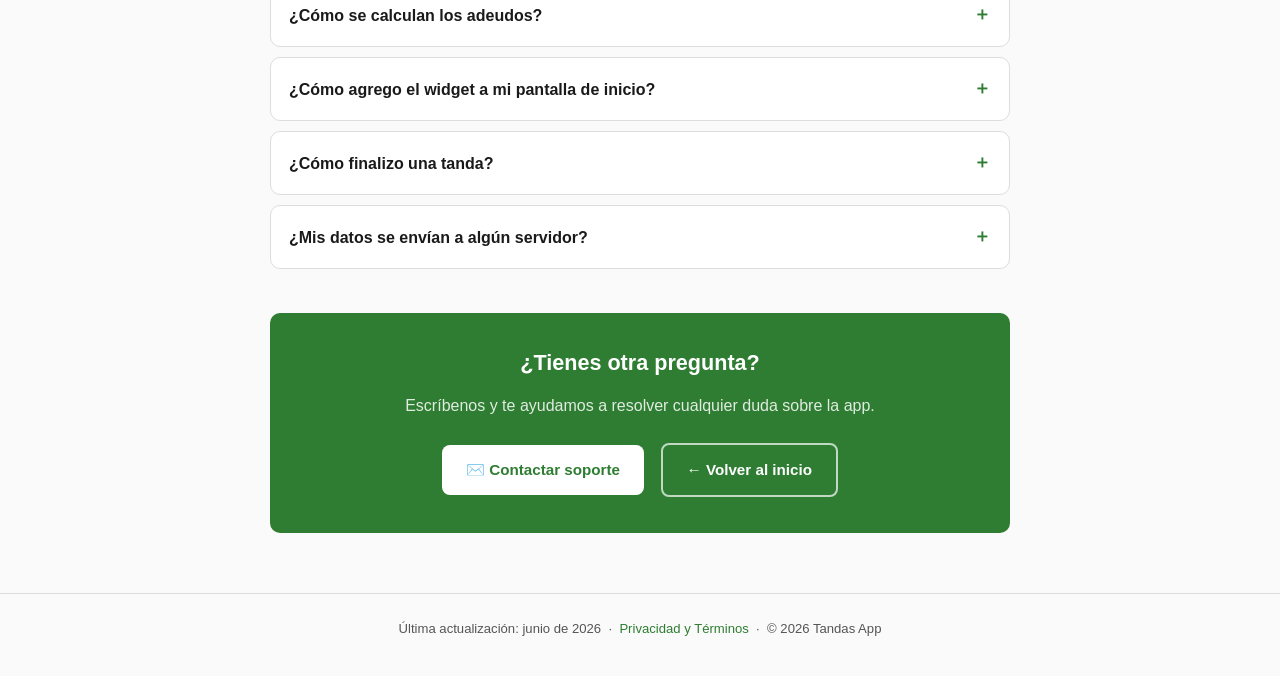
==== commit c7cdb0a6: "Guía de usuario actualizada" ====
--- a/guia-usuario.html
+++ b/guia-usuario.html
@@ -327,8 +327,7 @@
 
 <footer>
   <p>Última actualización: junio de 2026 &nbsp;·&nbsp;
-  <a href="https://cesar31mr.github.io/tandas_app_page/privacidad.html">Privacidad</a> &nbsp;·&nbsp;
-  <a href="https://cesar31mr.github.io/tandas_app_page/terminos.html">Términos</a> &nbsp;·&nbsp;
+  <a href="https://cesar31mr.github.io/tandas_app_page/privacidad.html">Privacidad y Términos</a> &nbsp;·&nbsp;
   © 2026 Tandas App</p>
 </footer>
 
